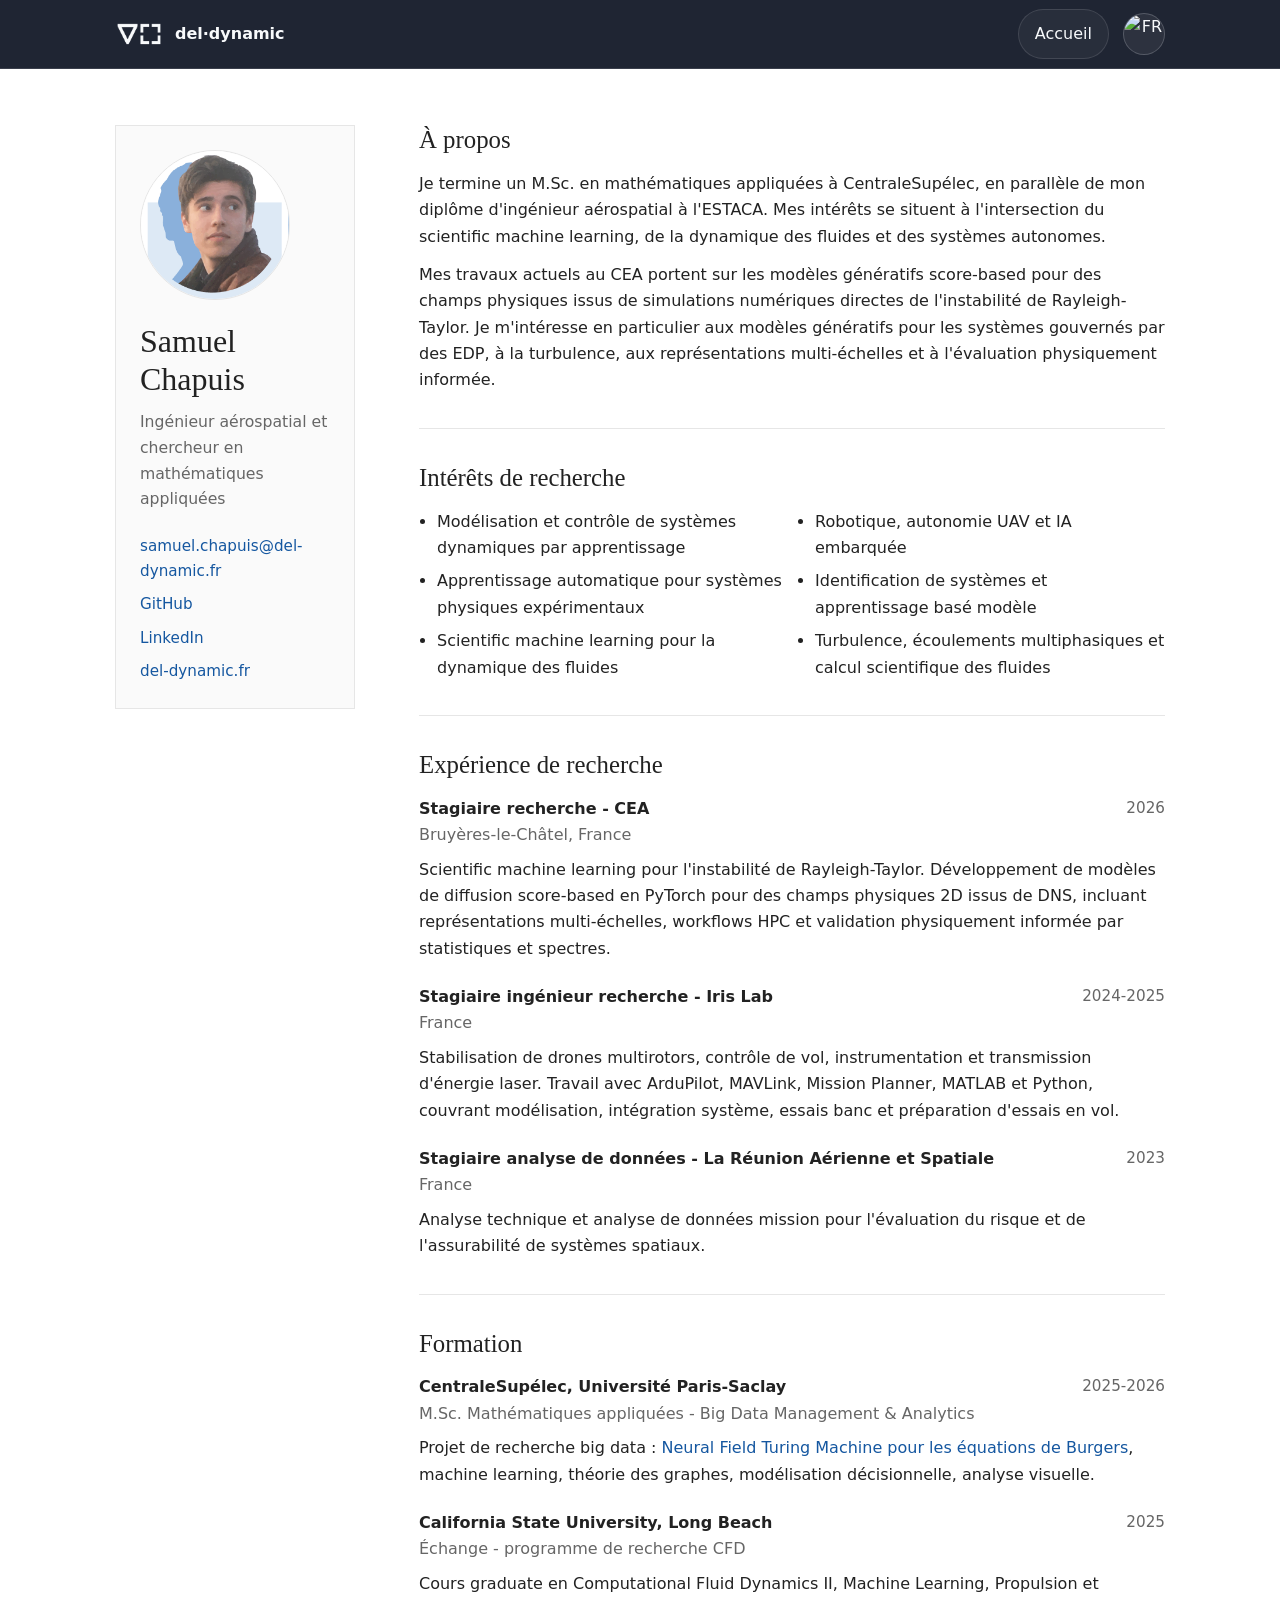
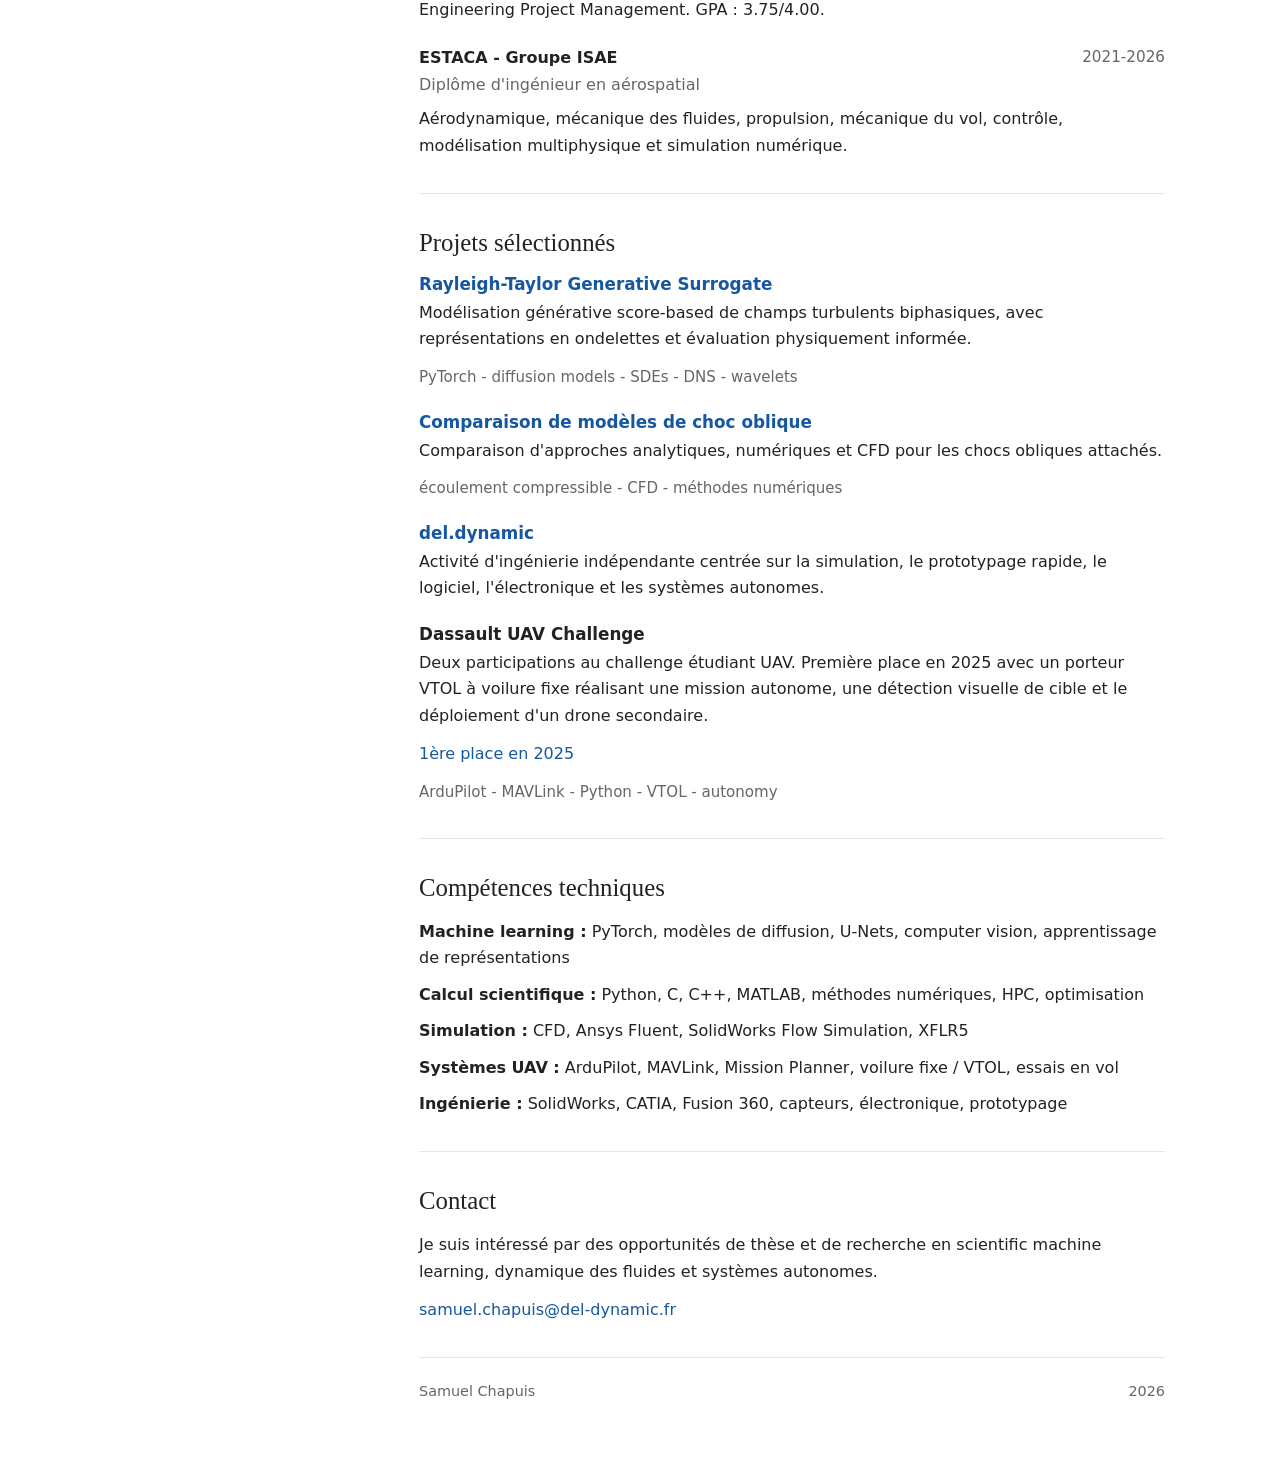
==== cv-samuel-chapuis.html @ 5861d916 "feat: changmeent de la page CV poru quelque chose de plus academic" ====
<!doctype html>
<html lang="fr">
<head>
  <meta charset="utf-8" />
  <meta name="viewport" content="width=device-width, initial-scale=1" />
  <meta name="description" content="Samuel Chapuis - CV recherche, apprentissage scientifique, dynamique des fluides et systèmes autonomes." />
  <title>Samuel Chapuis - CV</title>
  <link rel="icon" type="image/png" href="img/logo_simple.png" />
  <link rel="stylesheet" href="assets/css/cv.css" />
</head>
<body>
  <header>
    <nav class="nav" aria-label="Navigation CV">
      <a class="brand" href="index.html" aria-label="Retour à l'accueil del dynamic">
        <span class="brand-mark" aria-hidden="true">
          <img src="img/logo_transparent.png" alt="" loading="lazy" />
        </span>
        <span>del·dynamic</span>
      </a>

      <div class="nav-actions">
        <a class="home-link" href="index.html" data-i18n="nav.home">Accueil</a>
        <button class="lang-toggle" id="langToggleCv" type="button" aria-label="Changer de langue">FR</button>
      </div>
    </nav>
  </header>

  <div class="page">
    <aside class="sidebar">
      <img class="portrait" src="img/profile-crop.png" alt="Samuel Chapuis" />
      <h1>Samuel Chapuis</h1>
      <p class="subtitle" data-i18n="profile.subtitle">Ingénieur aérospatial et chercheur en mathématiques appliquées</p>

      <div class="links" aria-label="Liens de contact">
        <a href="mailto:samuel.chapuis@del-dynamic.fr">samuel.chapuis@del-dynamic.fr</a>
        <a href="https://github.com/Samuel-Chapuis" target="_blank" rel="noopener">GitHub</a>
        <a href="https://www.linkedin.com/in/samuel-chapuis-995453221" target="_blank" rel="noopener">LinkedIn</a>
        <a href="https://del-dynamic.fr/" target="_blank" rel="noopener">del-dynamic.fr</a>
      </div>
    </aside>

    <main class="content">
      <section>
        <h2 data-i18n="about.title">À propos</h2>
        <p data-i18n="about.p1">Je termine un M.Sc. en mathématiques appliquées à CentraleSupélec, en parallèle de mon diplôme d'ingénieur aérospatial à l'ESTACA. Mes intérêts se situent à l'intersection du scientific machine learning, de la dynamique des fluides et des systèmes autonomes.</p>
        <p data-i18n="about.p2">Mes travaux actuels au CEA portent sur les modèles génératifs score-based pour des champs physiques issus de simulations numériques directes de l'instabilité de Rayleigh-Taylor. Je m'intéresse en particulier aux modèles génératifs pour les systèmes gouvernés par des EDP, à la turbulence, aux représentations multi-échelles et à l'évaluation physiquement informée.</p>
      </section>

      <section>
        <h2 data-i18n="interests.title">Intérêts de recherche</h2>
        <ul class="compact-list">
          <li data-i18n="interests.1">Modélisation et contrôle de systèmes dynamiques par apprentissage</li>
          <li data-i18n="interests.2">Robotique, autonomie UAV et IA embarquée</li>
          <li data-i18n="interests.3">Apprentissage automatique pour systèmes physiques expérimentaux</li>
          <li data-i18n="interests.4">Identification de systèmes et apprentissage basé modèle</li>
          <li data-i18n="interests.5">Scientific machine learning pour la dynamique des fluides</li>
          <li data-i18n="interests.6">Turbulence, écoulements multiphasiques et calcul scientifique des fluides</li>
        </ul>
      </section>

      <section>
        <h2 data-i18n="experience.title">Expérience de recherche</h2>

        <article class="entry">
          <div class="entry-head">
            <div>
              <strong data-i18n="experience.cea.role">Stagiaire recherche - CEA</strong><br>
              <span>Bruyères-le-Châtel, France</span>
            </div>
            <time>2026</time>
          </div>
          <p data-i18n="experience.cea.desc">Scientific machine learning pour l'instabilité de Rayleigh-Taylor. Développement de modèles de diffusion score-based en PyTorch pour des champs physiques 2D issus de DNS, incluant représentations multi-échelles, workflows HPC et validation physiquement informée par statistiques et spectres.</p>
        </article>

        <article class="entry">
          <div class="entry-head">
            <div>
              <strong data-i18n="experience.iris.role">Stagiaire ingénieur recherche - Iris Lab</strong><br>
              <span data-i18n="france">France</span>
            </div>
            <time>2024-2025</time>
          </div>
          <p data-i18n="experience.iris.desc">Stabilisation de drones multirotors, contrôle de vol, instrumentation et transmission d'énergie laser. Travail avec ArduPilot, MAVLink, Mission Planner, MATLAB et Python, couvrant modélisation, intégration système, essais banc et préparation d'essais en vol.</p>
        </article>

        <article class="entry">
          <div class="entry-head">
            <div>
              <strong data-i18n="experience.ras.role">Stagiaire analyse de données - La Réunion Aérienne et Spatiale</strong><br>
              <span data-i18n="france">France</span>
            </div>
            <time>2023</time>
          </div>
          <p data-i18n="experience.ras.desc">Analyse technique et analyse de données mission pour l'évaluation du risque et de l'assurabilité de systèmes spatiaux.</p>
        </article>
      </section>

      <section>
        <h2 data-i18n="education.title">Formation</h2>

        <article class="entry">
          <div class="entry-head">
            <div>
              <strong>CentraleSupélec, Université Paris-Saclay</strong><br>
              <span data-i18n="education.centrale.degree">M.Sc. Mathématiques appliquées - Big Data Management &amp; Analytics</span>
            </div>
            <time>2025-2026</time>
          </div>
          <p>
            <span data-i18n="education.centrale.desc">Projet de recherche big data :</span>
            <a href="https://github.com/Samuel-Chapuis/CS-NFTM-2D-Burger-Equation" target="_blank" rel="noopener" data-i18n="education.centrale.project">Neural Field Turing Machine pour les équations de Burgers</a>,
            <span data-i18n="education.centrale.courses">machine learning, théorie des graphes, modélisation décisionnelle, analyse visuelle.</span>
          </p>
        </article>

        <article class="entry">
          <div class="entry-head">
            <div>
              <strong data-i18n="education.csulb.school">California State University, Long Beach</strong><br>
              <span data-i18n="education.csulb.degree">Échange - programme de recherche CFD</span>
            </div>
            <time>2025</time>
          </div>
          <p data-i18n="education.csulb.desc">Cours graduate en Computational Fluid Dynamics II, Machine Learning, Propulsion et Engineering Project Management.</p>
        </article>

        <article class="entry">
          <div class="entry-head">
            <div>
              <strong>ESTACA - Groupe ISAE</strong><br>
              <span data-i18n="education.estaca.degree">Diplôme d'ingénieur en aérospatial</span>
            </div>
            <time>2021-2026</time>
          </div>
          <p data-i18n="education.estaca.desc">Aérodynamique, mécanique des fluides, propulsion, mécanique du vol, contrôle, modélisation multiphysique et simulation numérique.</p>
        </article>
      </section>

      <section>
        <h2 data-i18n="projects.title">Projets sélectionnés</h2>

        <article class="project">
          <h3><a href="https://github.com/Samuel-Chapuis/Rayleigh-Taylor-Generative-Surrogate" target="_blank" rel="noopener">Rayleigh-Taylor Generative Surrogate</a></h3>
          <p data-i18n="projects.rt.desc">Modélisation générative score-based de champs turbulents biphasiques, avec représentations en ondelettes et évaluation physiquement informée.</p>
          <p class="tags">PyTorch - diffusion models - SDEs - DNS - wavelets</p>
        </article>

        <article class="project">
          <h3><a href="https://github.com/Samuel-Chapuis/Comparison-of-the-different-attached-shock-models" target="_blank" rel="noopener" data-i18n="projects.shock.title">Comparaison de modèles de choc oblique</a></h3>
          <p data-i18n="projects.shock.desc">Comparaison d'approches analytiques, numériques et CFD pour les chocs obliques attachés.</p>
          <p class="tags" data-i18n="projects.shock.tags">écoulement compressible - CFD - méthodes numériques</p>
        </article>

        <article class="project">
          <h3><a href="https://del-dynamic.fr/" target="_blank" rel="noopener">del.dynamic</a></h3>
          <p data-i18n="projects.deldynamic.desc">Activité d'ingénierie indépendante centrée sur la simulation, le prototypage rapide, le logiciel, l'électronique et les systèmes autonomes.</p>
        </article>

        <article class="project">
          <h3>Dassault UAV Challenge</h3>
          <p data-i18n="projects.uav.desc">Deux participations au challenge étudiant UAV. Première place en 2025 avec un porteur VTOL à voilure fixe réalisant une mission autonome, une détection visuelle de cible et le déploiement d'un drone secondaire.</p>
          <p><a href="https://www.estaca.fr/actualites/siera-1e-place-dassault-uav-challenge-2025/" target="_blank" rel="noopener" data-i18n="projects.uav.link">1ère place en 2025</a></p>
          <p class="tags">ArduPilot - MAVLink - Python - VTOL - autonomy</p>
        </article>
      </section>

      <section>
        <h2 data-i18n="skills.title">Compétences techniques</h2>
        <div class="skills">
          <p><strong data-i18n="skills.ml.label">Machine learning :</strong> <span data-i18n="skills.ml.items">PyTorch, modèles de diffusion, U-Nets, computer vision, apprentissage de représentations</span></p>
          <p><strong data-i18n="skills.scicomp.label">Calcul scientifique :</strong> <span data-i18n="skills.scicomp.items">Python, C, C++, MATLAB, méthodes numériques, HPC, optimisation</span></p>
          <p><strong data-i18n="skills.sim.label">Simulation :</strong> <span data-i18n="skills.sim.items">CFD, Ansys Fluent, SolidWorks Flow Simulation, XFLR5</span></p>
          <p><strong data-i18n="skills.uav.label">Systèmes UAV :</strong> <span data-i18n="skills.uav.items">ArduPilot, MAVLink, Mission Planner, voilure fixe / VTOL, essais en vol</span></p>
          <p><strong data-i18n="skills.eng.label">Ingénierie :</strong> <span data-i18n="skills.eng.items">SolidWorks, CATIA, Fusion 360, capteurs, électronique, prototypage</span></p>
        </div>
      </section>

      <section class="contact">
        <h2 data-i18n="contact.title">Contact</h2>
        <p data-i18n="contact.desc">Je suis intéressé par des opportunités de thèse et de recherche en scientific machine learning, dynamique des fluides et systèmes autonomes.</p>
        <p><a href="mailto:samuel.chapuis@del-dynamic.fr">samuel.chapuis@del-dynamic.fr</a></p>
      </section>

      <footer>
        <span>Samuel Chapuis</span>
        <span id="year"></span>
      </footer>
    </main>
  </div>

  <script src="assets/js/cv-i18n.js" defer></script>
  <script src="assets/js/cv.js" defer></script>
</body>
</html>
---- assets/css/cv.css ----
:root {
  --text: #222222;
  --muted: #666666;
  --line: #e6e6e6;
  --link: #1557a0;
  --bg: #ffffff;
  --sidebar: #fafafa;
  --nav-bg: #111827;
  --nav-text: #f8fafc;
  --nav-muted: #cbd5e1;
  --max: 1050px;
}

* {
  box-sizing: border-box;
}

html {
  scroll-behavior: smooth;
}

body {
  margin: 0;
  background: var(--bg);
  color: var(--text);
  font-family: Inter, ui-sans-serif, system-ui, -apple-system, BlinkMacSystemFont, "Segoe UI", sans-serif;
  font-size: 16px;
  line-height: 1.65;
}

a {
  color: var(--link);
  text-decoration: none;
}

a:hover {
  text-decoration: underline;
}

header {
  position: sticky;
  top: 0;
  z-index: 50;
  background: rgba(17, 24, 39, 0.94);
  border-bottom: 1px solid rgba(248, 250, 252, 0.12);
  backdrop-filter: blur(12px);
}

.nav {
  display: flex;
  align-items: center;
  justify-content: space-between;
  width: min(var(--max), calc(100% - 40px));
  min-height: 68px;
  margin: 0 auto;
  gap: 24px;
}

.brand {
  display: inline-flex;
  align-items: center;
  gap: 12px;
  color: var(--nav-text);
  font-weight: 700;
}

.brand:hover {
  text-decoration: none;
}

.brand-mark {
  display: grid;
  width: 48px;
  height: 48px;
  place-items: center;
}

.brand-mark img {
  width: 48px;
  height: 48px;
  object-fit: contain;
}

.nav-actions {
  display: inline-flex;
  align-items: center;
  gap: 14px;
}

.home-link {
  display: inline-flex;
  align-items: center;
  justify-content: center;
  padding: 11px 16px;
  border: 1px solid rgba(248, 250, 252, 0.12);
  border-radius: 999px;
  background: rgba(248, 250, 252, 0.04);
  color: var(--nav-text);
  transition: 0.25s ease;
}

.home-link:hover {
  transform: translateY(-1px);
  border-color: rgba(248, 250, 252, 0.24);
  background: rgba(248, 250, 252, 0.08);
  text-decoration: none;
}

.lang-toggle {
  --lang-toggle-size: 42px;
  display: inline-flex;
  align-items: center;
  justify-content: center;
  width: var(--lang-toggle-size);
  height: var(--lang-toggle-size);
  min-width: var(--lang-toggle-size);
  min-height: var(--lang-toggle-size);
  padding: 0;
  border: 1px solid rgba(248, 250, 252, 0.2);
  border-radius: 999px;
  background: rgba(248, 250, 252, 0.06);
  color: var(--nav-text);
  font: inherit;
  cursor: pointer;
  overflow: hidden;
}

.lang-toggle:hover {
  border-color: rgba(248, 250, 252, 0.36);
  background: rgba(248, 250, 252, 0.1);
}

.flag-icon {
  display: block;
  width: 100%;
  height: 100%;
  object-fit: cover;
}

.page {
  display: grid;
  grid-template-columns: 240px 1fr;
  gap: 64px;
  width: min(calc(100% - 40px), var(--max));
  margin: 56px auto 80px;
}

.sidebar {
  position: sticky;
  top: 104px;
  align-self: start;
  padding: 24px;
  background: var(--sidebar);
  border: 1px solid var(--line);
}

.portrait {
  display: block;
  width: 150px;
  height: 150px;
  margin: 0 0 22px;
  border-radius: 50%;
  object-fit: cover;
  border: 1px solid var(--line);
}

h1,
h2,
h3 {
  line-height: 1.2;
}

h1 {
  margin: 0;
  font-family: Georgia, "Times New Roman", serif;
  font-size: 2rem;
  font-weight: 500;
}

.subtitle {
  margin: 10px 0 22px;
  color: var(--muted);
  font-size: 0.98rem;
}

.links {
  display: grid;
  gap: 8px;
  font-size: 0.95rem;
}

.content {
  min-width: 0;
}

section {
  padding-bottom: 34px;
  margin-bottom: 34px;
  border-bottom: 1px solid var(--line);
}

section:last-of-type {
  margin-bottom: 0;
}

h2 {
  margin: 0 0 16px;
  font-family: Georgia, "Times New Roman", serif;
  font-size: 1.55rem;
  font-weight: 500;
}

h3 {
  margin: 0 0 6px;
  font-size: 1.05rem;
  font-weight: 650;
}

p {
  margin: 0 0 12px;
}

p:last-child {
  margin-bottom: 0;
}

.compact-list {
  display: grid;
  grid-template-columns: repeat(2, minmax(0, 1fr));
  gap: 7px 28px;
  margin: 0;
  padding-left: 18px;
}

.entry,
.project {
  margin-top: 22px;
}

.entry:first-of-type,
.project:first-of-type {
  margin-top: 0;
}

.entry-head {
  display: flex;
  justify-content: space-between;
  gap: 24px;
  margin-bottom: 8px;
}

.entry-head span,
time {
  color: var(--muted);
}

time {
  flex: 0 0 auto;
  font-size: 0.95rem;
}

.tags {
  color: var(--muted);
  font-size: 0.94rem;
}

.skills {
  display: grid;
  gap: 10px;
}

.skills p {
  margin: 0;
}

.contact {
  border-bottom: 0;
}

footer {
  display: flex;
  justify-content: space-between;
  gap: 16px;
  padding-top: 22px;
  color: var(--muted);
  font-size: 0.9rem;
  border-top: 1px solid var(--line);
}

@media (max-width: 760px) {
  .nav {
    width: min(100% - 28px, var(--max));
  }

  .home-link {
    display: none;
  }

  .page {
    display: block;
    width: min(100% - 28px, var(--max));
    margin: 34px auto 56px;
  }

  .sidebar {
    position: static;
    margin-bottom: 42px;
  }

  .compact-list {
    grid-template-columns: 1fr;
  }

  .entry-head {
    display: block;
  }

  time {
    display: block;
    margin-top: 4px;
  }
}

@media print {
  @page {
    size: A4;
    margin: 12mm;
  }

  body {
    font-size: 11px;
    line-height: 1.35;
  }

  header {
    display: none;
  }

  .page {
    width: 100%;
    margin: 0;
    grid-template-columns: 190px 1fr;
    gap: 28px;
  }

  .sidebar {
    position: static;
    padding: 0;
    background: transparent;
    border: 0;
  }

  .portrait {
    width: 92px;
    height: 92px;
    margin-bottom: 14px;
  }

  section {
    padding-bottom: 14px;
    margin-bottom: 14px;
  }

  h1 {
    font-size: 1.45rem;
  }

  h2 {
    font-size: 1.05rem;
    margin-bottom: 8px;
  }

  h3 {
    font-size: 0.95rem;
  }

  .entry,
  .project {
    margin-top: 12px;
    break-inside: avoid;
  }
}
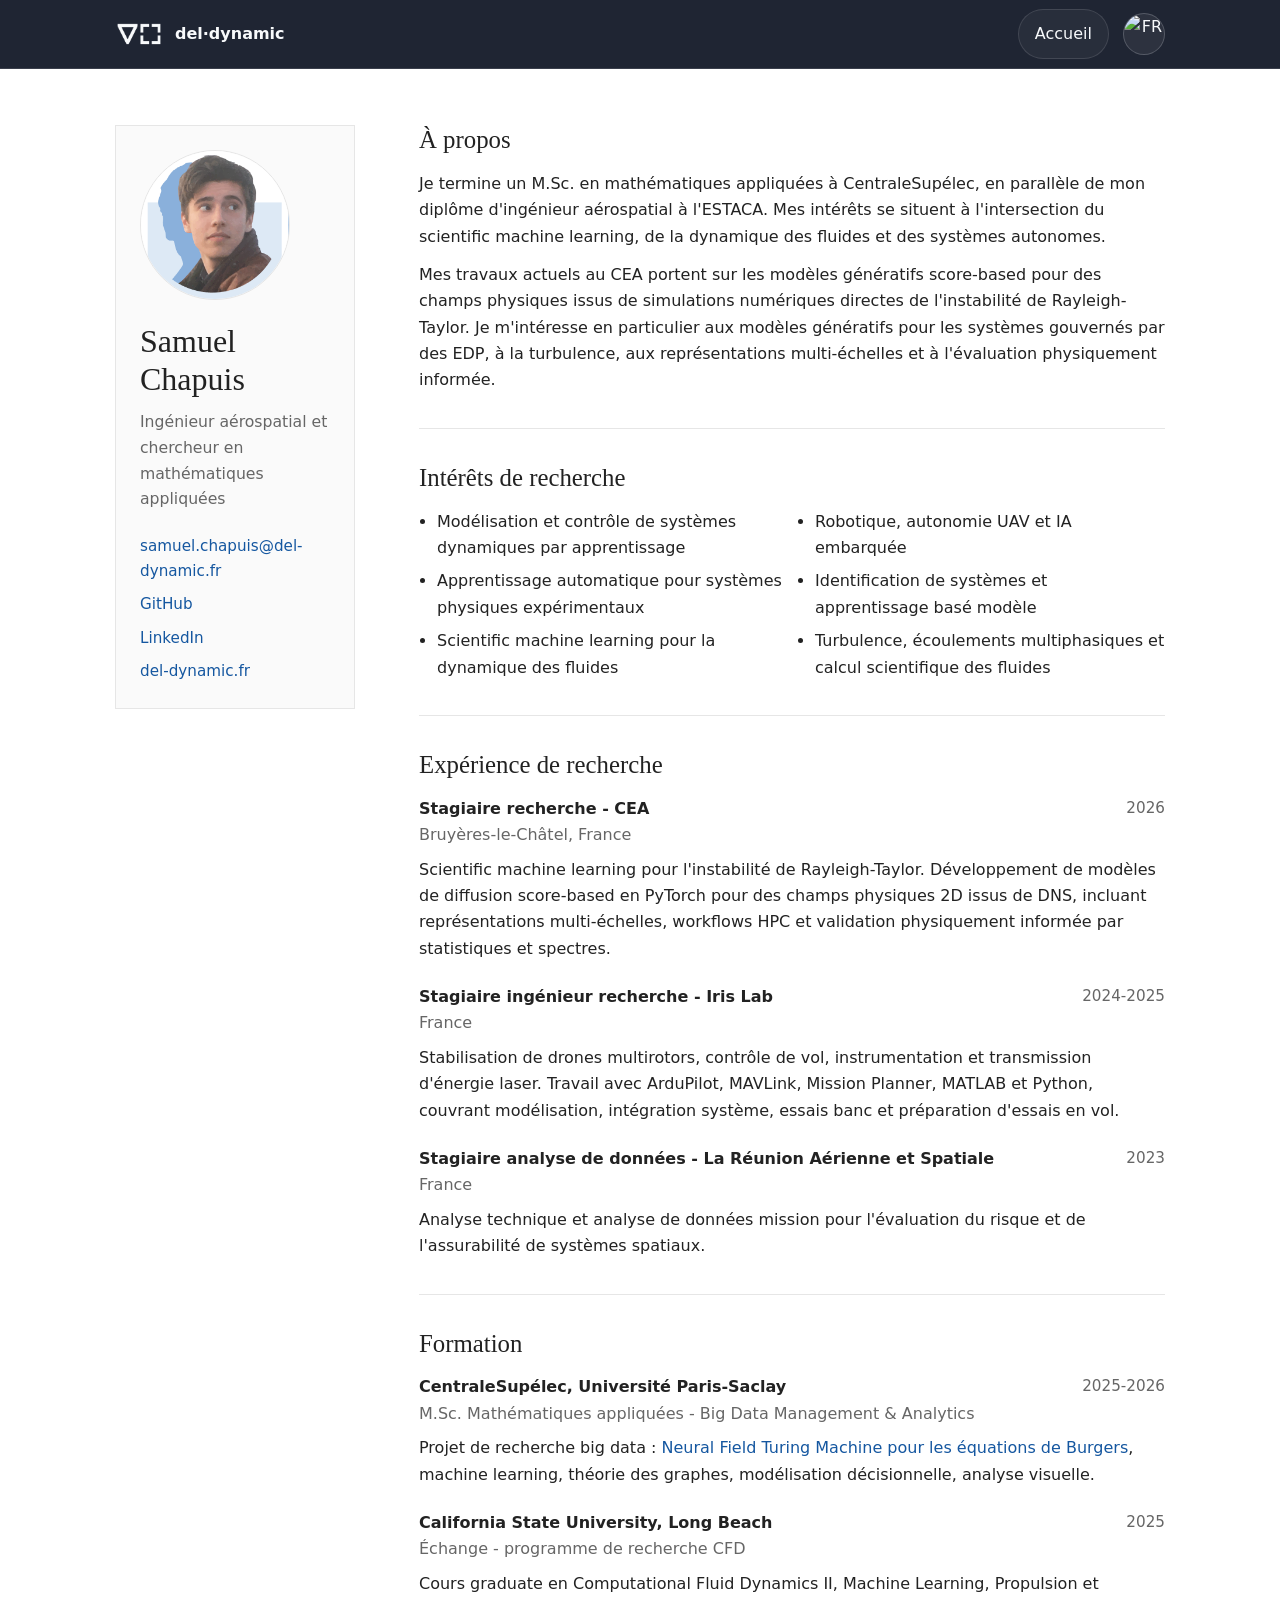
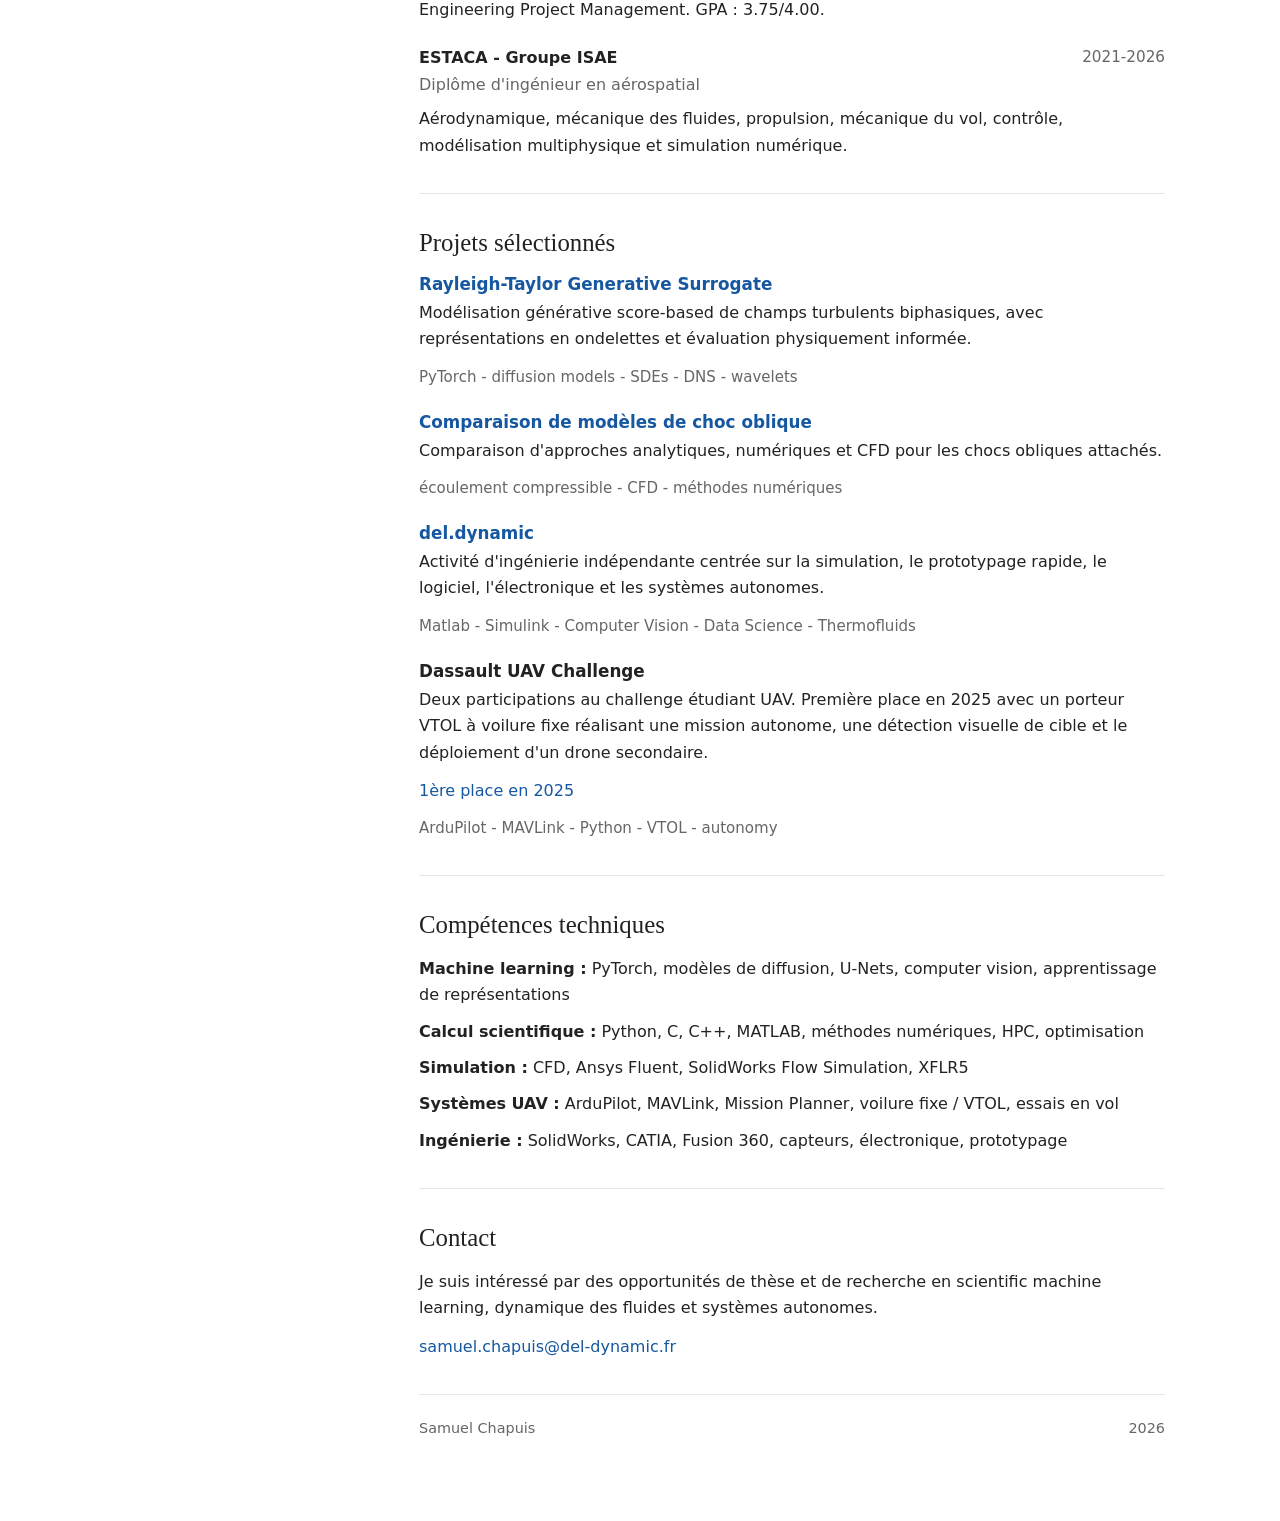
==== commit aba0820a: "fix: Competences partie del dynamic" ====
--- a/cv-samuel-chapuis.html
+++ b/cv-samuel-chapuis.html
@@ -154,6 +154,7 @@
         <article class="project">
           <h3><a href="https://del-dynamic.fr/" target="_blank" rel="noopener">del.dynamic</a></h3>
           <p data-i18n="projects.deldynamic.desc">Activité d'ingénierie indépendante centrée sur la simulation, le prototypage rapide, le logiciel, l'électronique et les systèmes autonomes.</p>
+          <p class="tags">Matlab - Simulink - Computer Vision - Data Science - Thermofluids </p>
         </article>
 
         <article class="project">
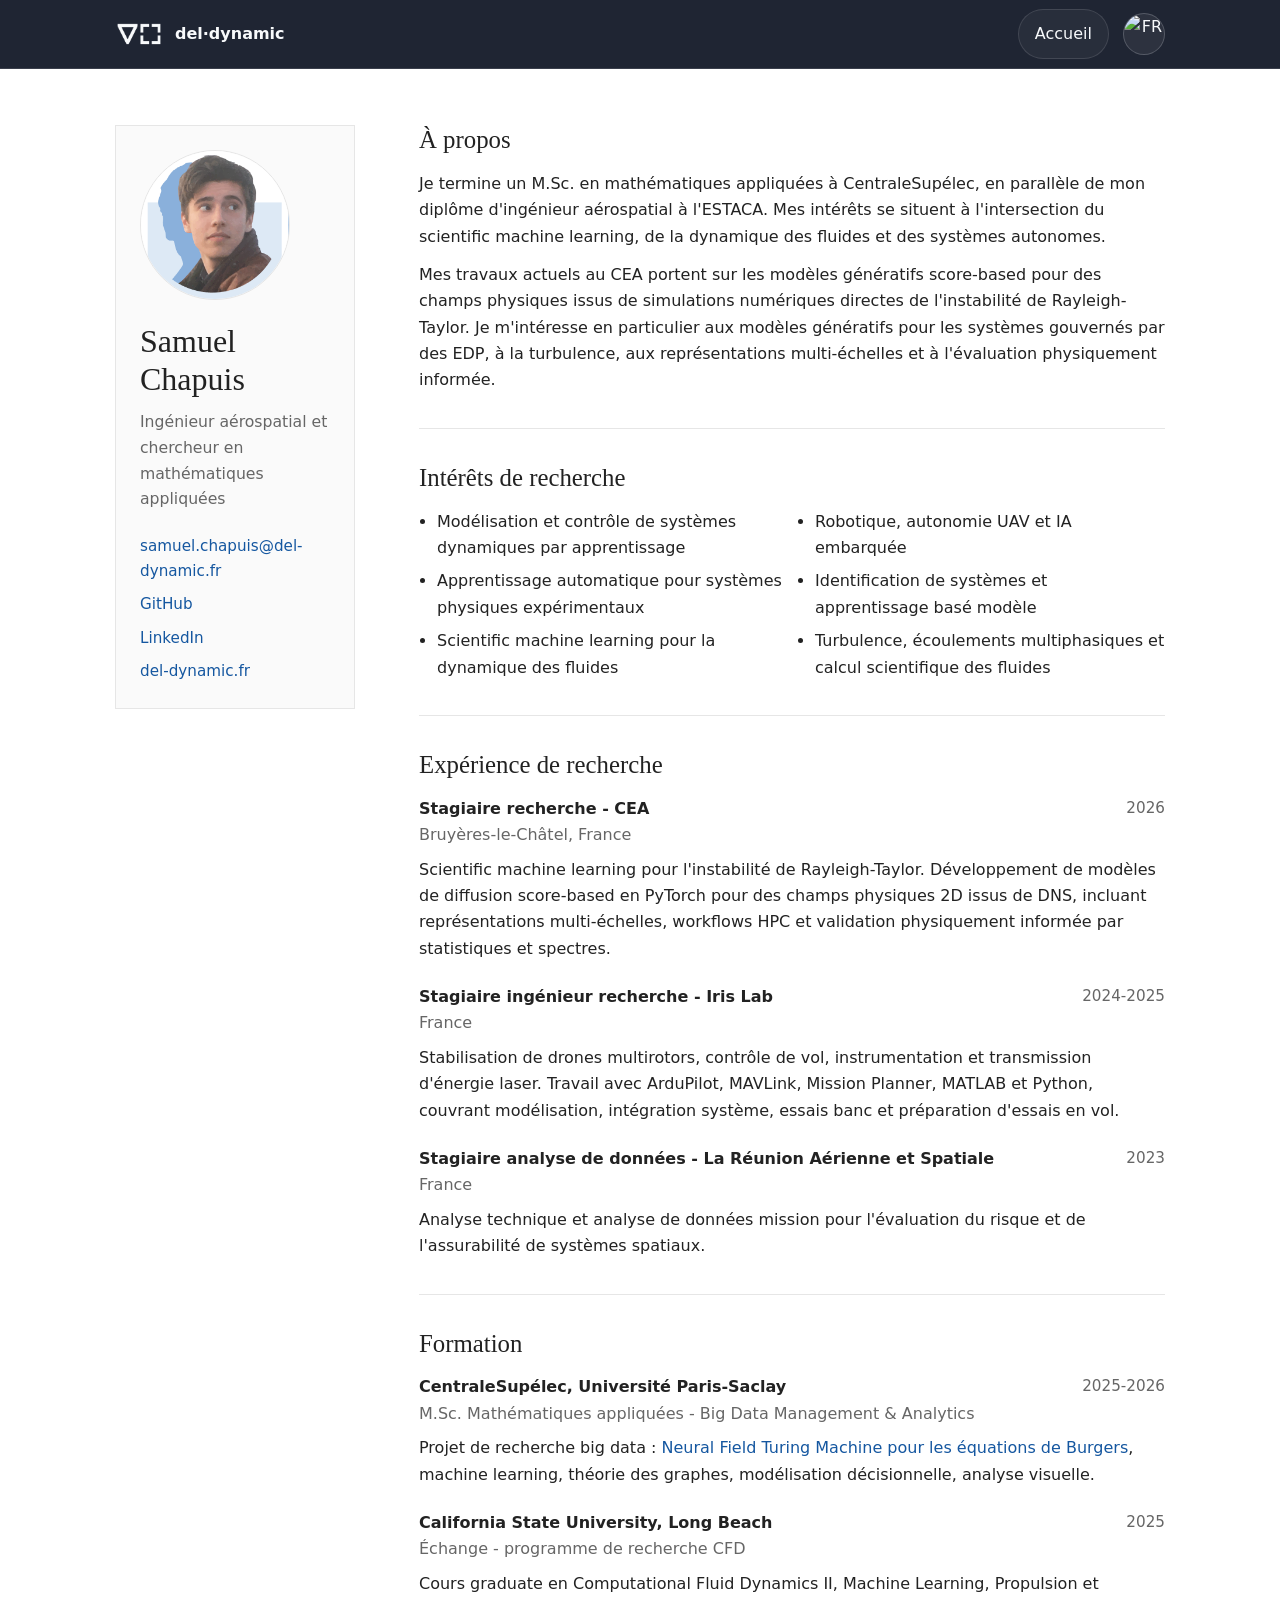
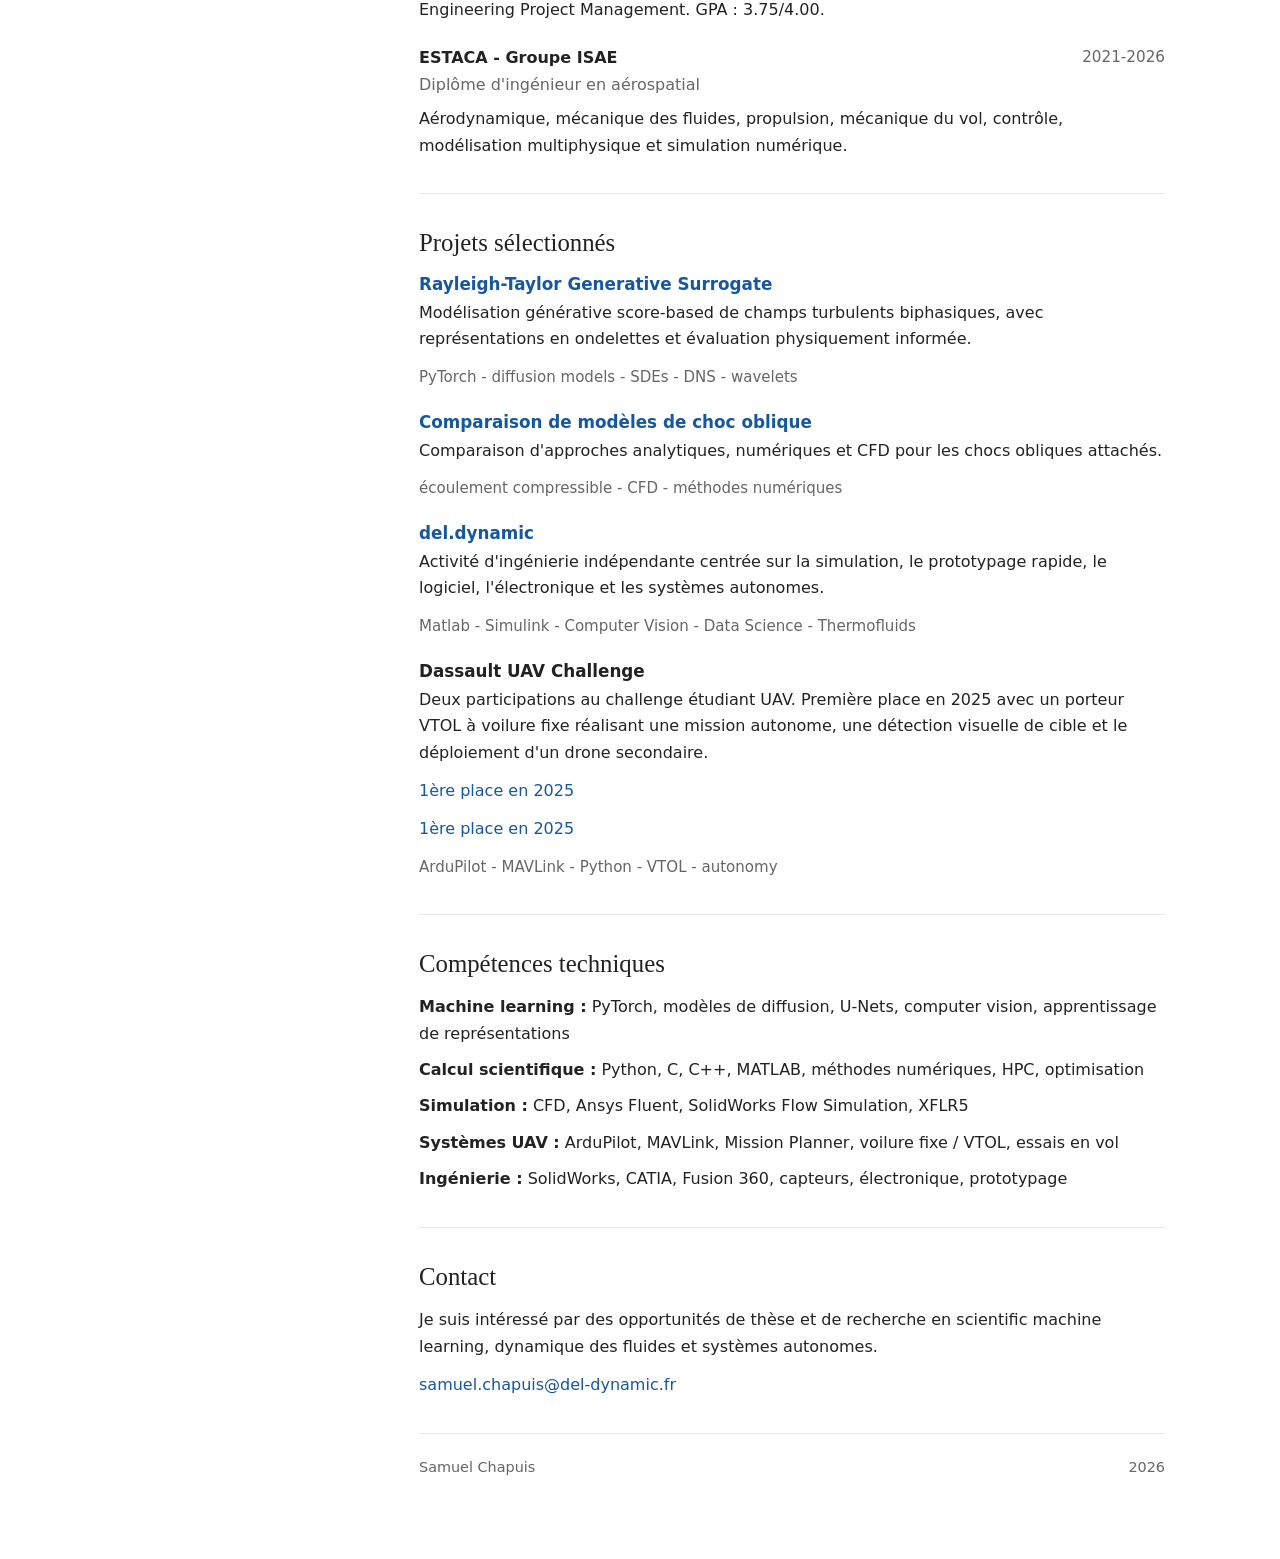
==== commit 5f3a7977: "feat:" ====
--- a/cv-samuel-chapuis.html
+++ b/cv-samuel-chapuis.html
@@ -161,6 +161,7 @@
           <h3>Dassault UAV Challenge</h3>
           <p data-i18n="projects.uav.desc">Deux participations au challenge étudiant UAV. Première place en 2025 avec un porteur VTOL à voilure fixe réalisant une mission autonome, une détection visuelle de cible et le déploiement d'un drone secondaire.</p>
           <p><a href="https://www.estaca.fr/actualites/siera-1e-place-dassault-uav-challenge-2025/" target="_blank" rel="noopener" data-i18n="projects.uav.link">1ère place en 2025</a></p>
+          <p><a href="https://www.youtube.com/watch?v=oRKTAgZuq6M" target="_blank" rel="noopener" data-i18n="projects.uav.link">Vidéo de la présentation</a></p>
           <p class="tags">ArduPilot - MAVLink - Python - VTOL - autonomy</p>
         </article>
       </section>
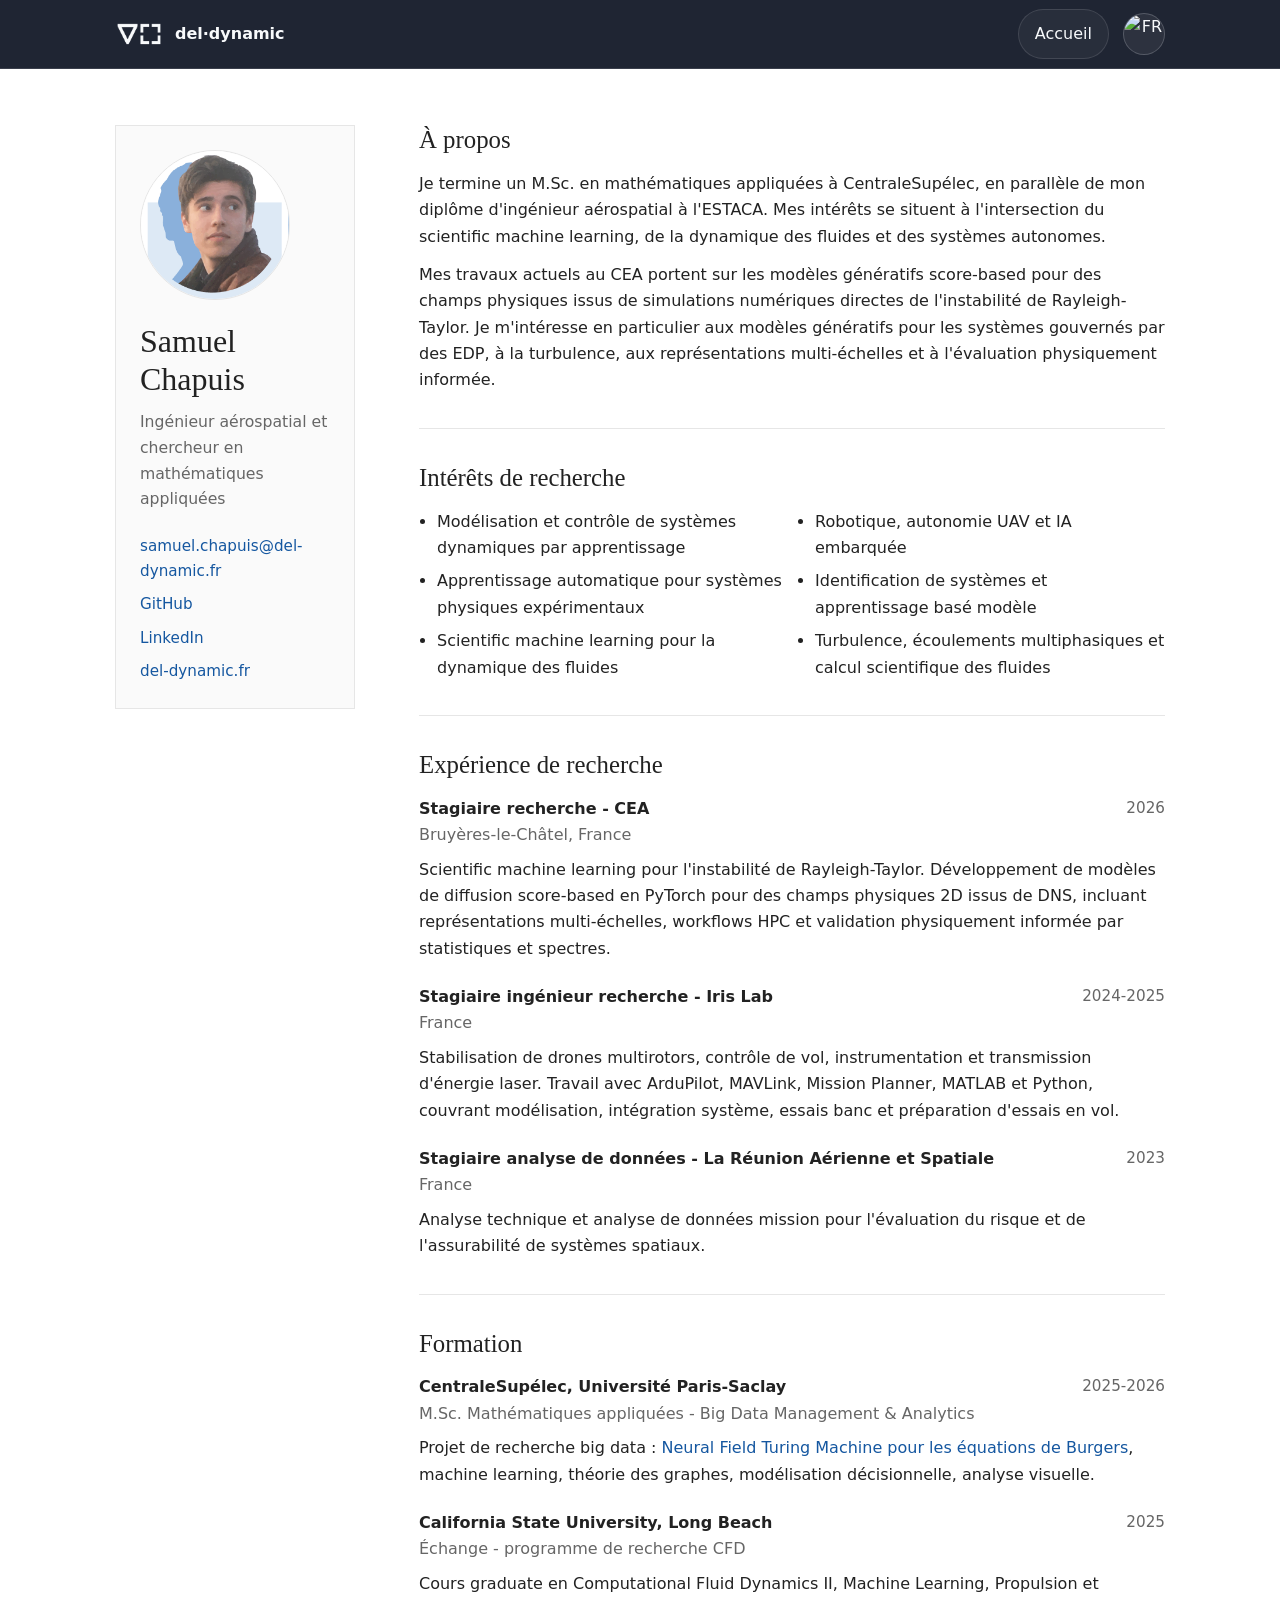
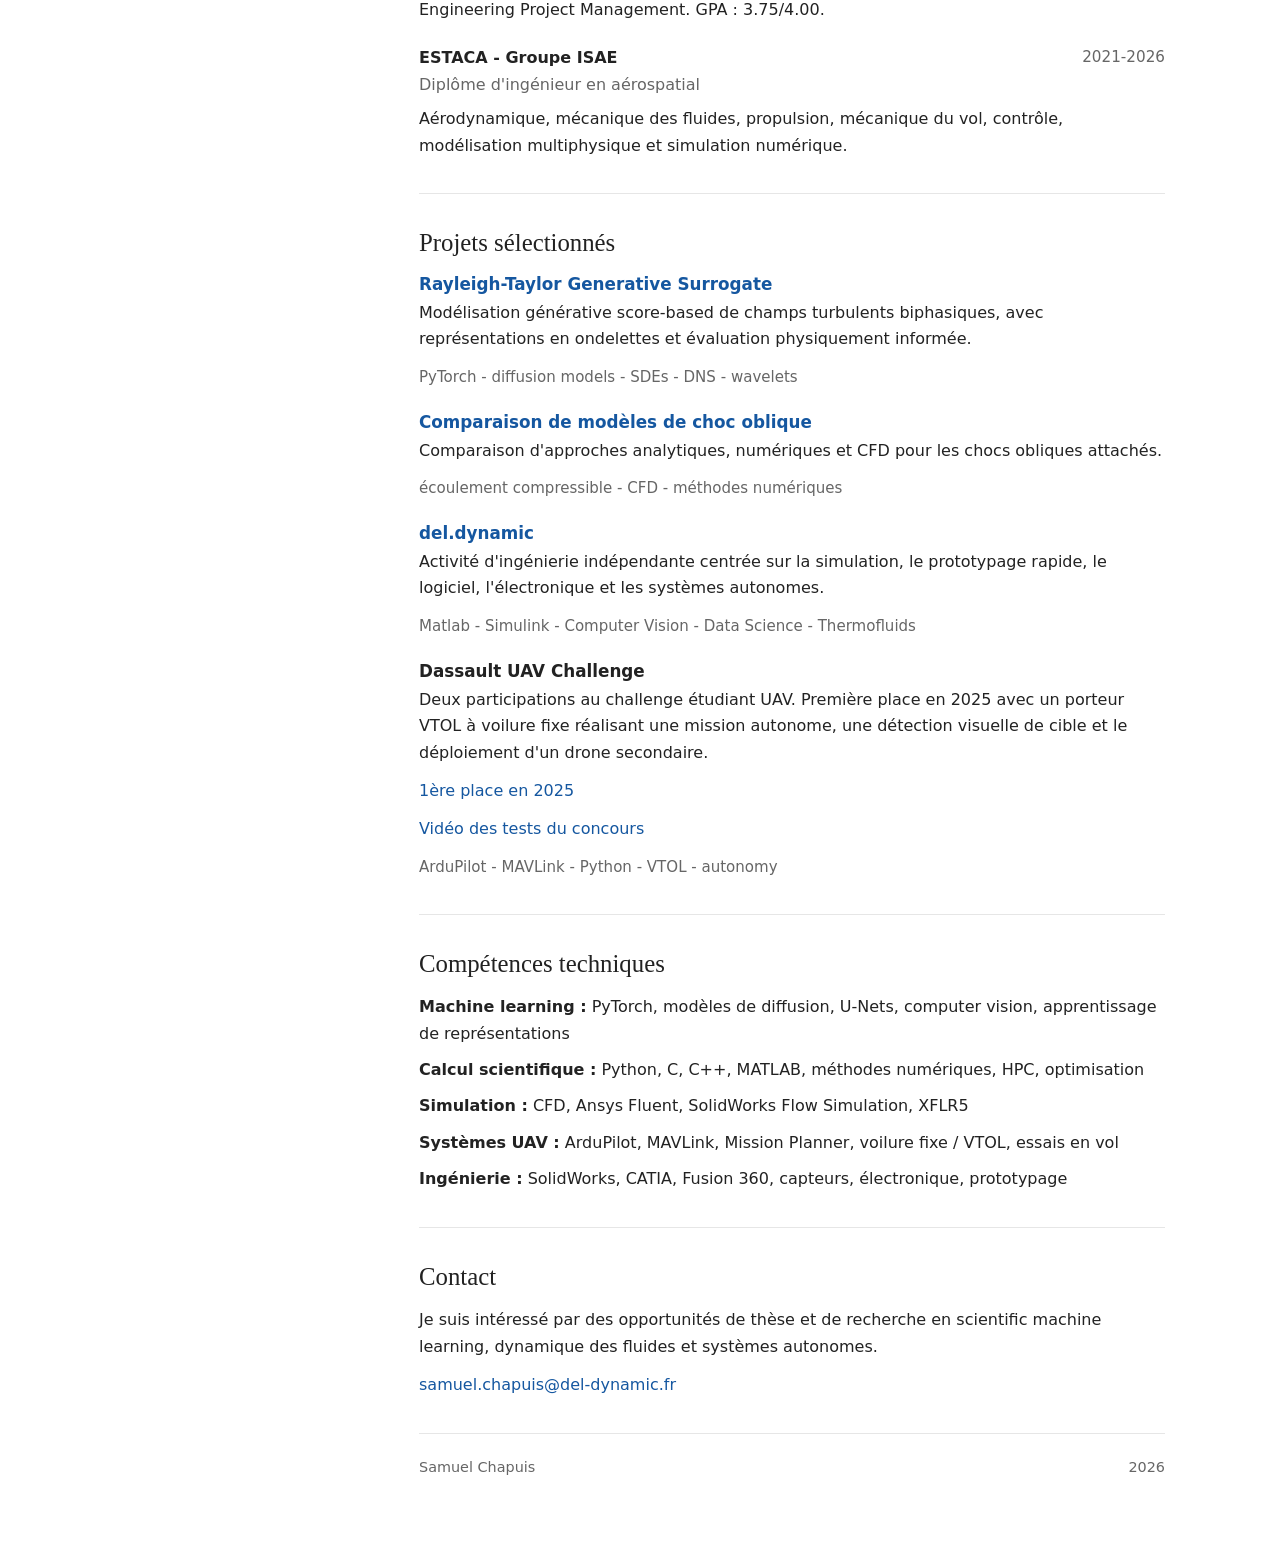
==== commit 66e2dfd0: "feat:" ====
--- a/cv-samuel-chapuis.html
+++ b/cv-samuel-chapuis.html
@@ -161,7 +161,7 @@
           <h3>Dassault UAV Challenge</h3>
           <p data-i18n="projects.uav.desc">Deux participations au challenge étudiant UAV. Première place en 2025 avec un porteur VTOL à voilure fixe réalisant une mission autonome, une détection visuelle de cible et le déploiement d'un drone secondaire.</p>
           <p><a href="https://www.estaca.fr/actualites/siera-1e-place-dassault-uav-challenge-2025/" target="_blank" rel="noopener" data-i18n="projects.uav.link">1ère place en 2025</a></p>
-          <p><a href="https://www.youtube.com/watch?v=oRKTAgZuq6M" target="_blank" rel="noopener" data-i18n="projects.uav.link">Vidéo de la présentation</a></p>
+          <p><a href="https://www.youtube.com/watch?v=oRKTAgZuq6M" target="_blank" rel="noopener" data-i18n="projects.uav.tests">Vidéo des tests du concours</a></p>
           <p class="tags">ArduPilot - MAVLink - Python - VTOL - autonomy</p>
         </article>
       </section>
